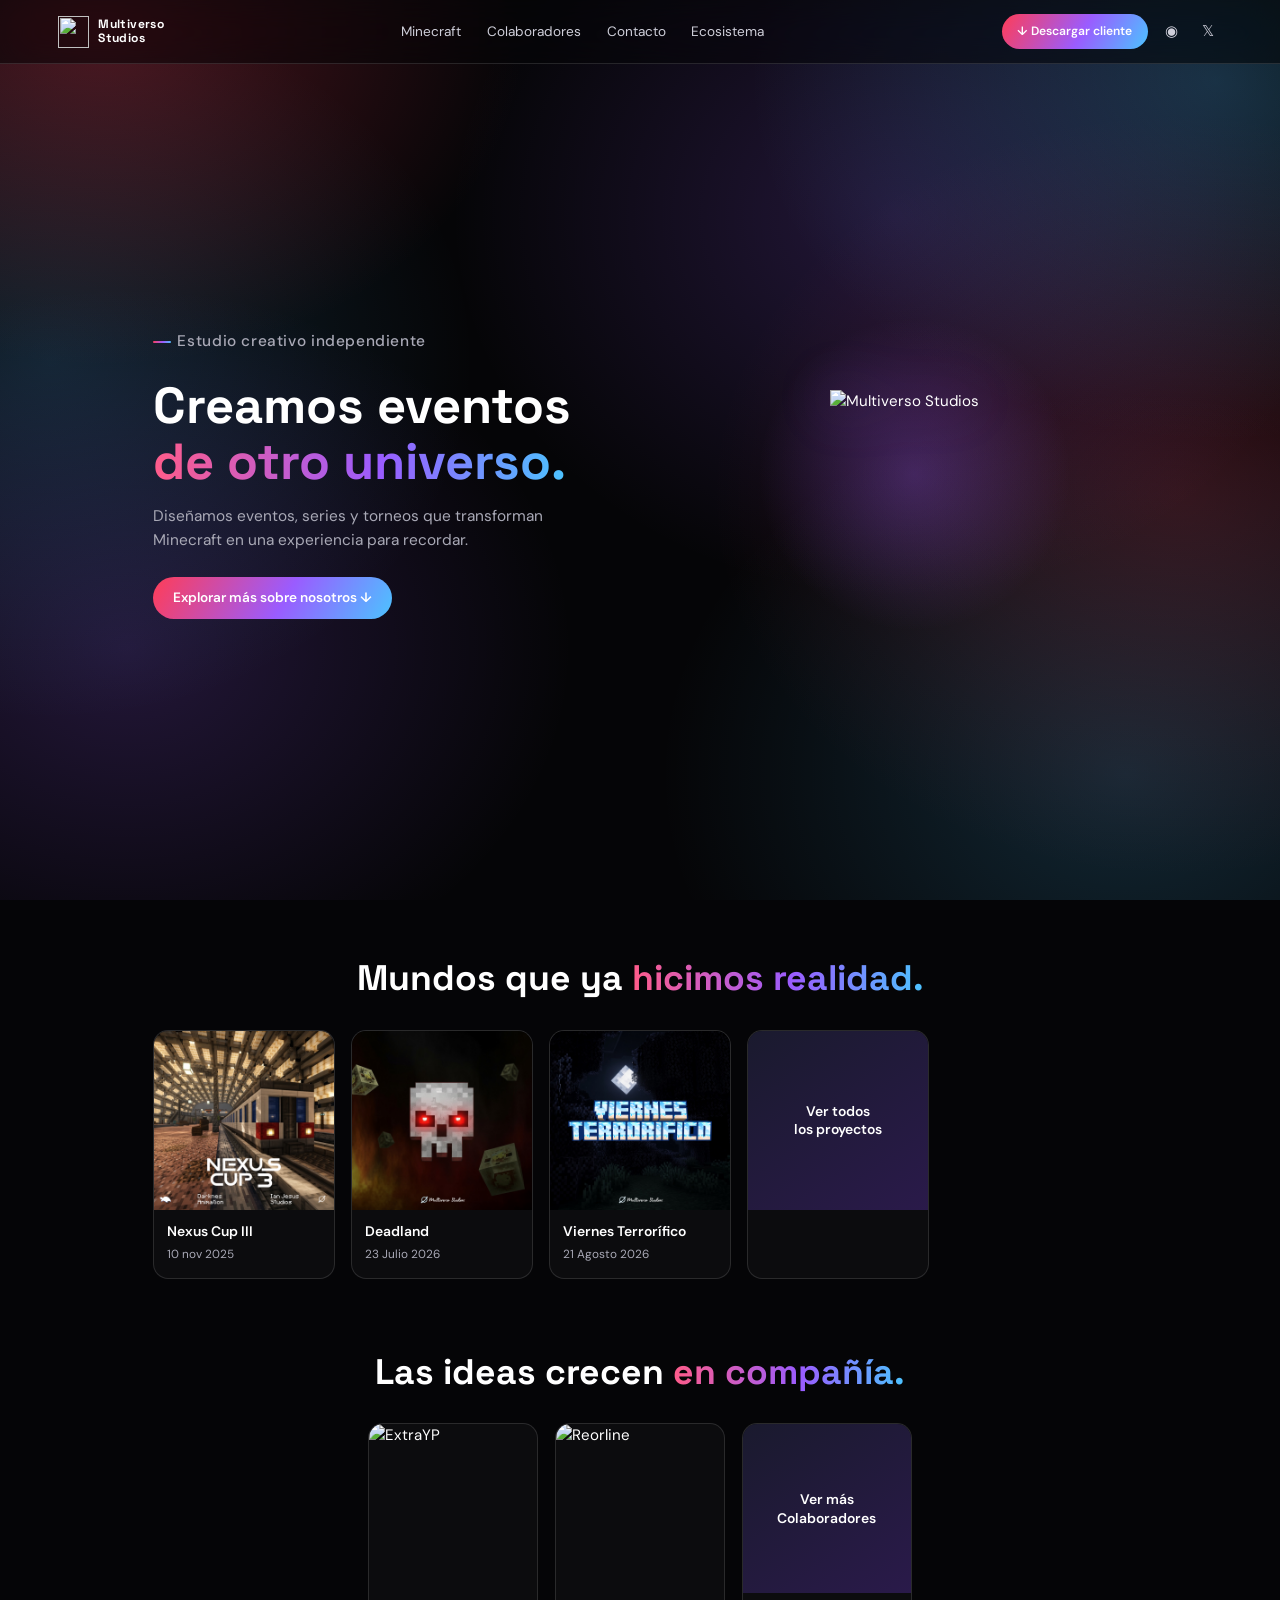
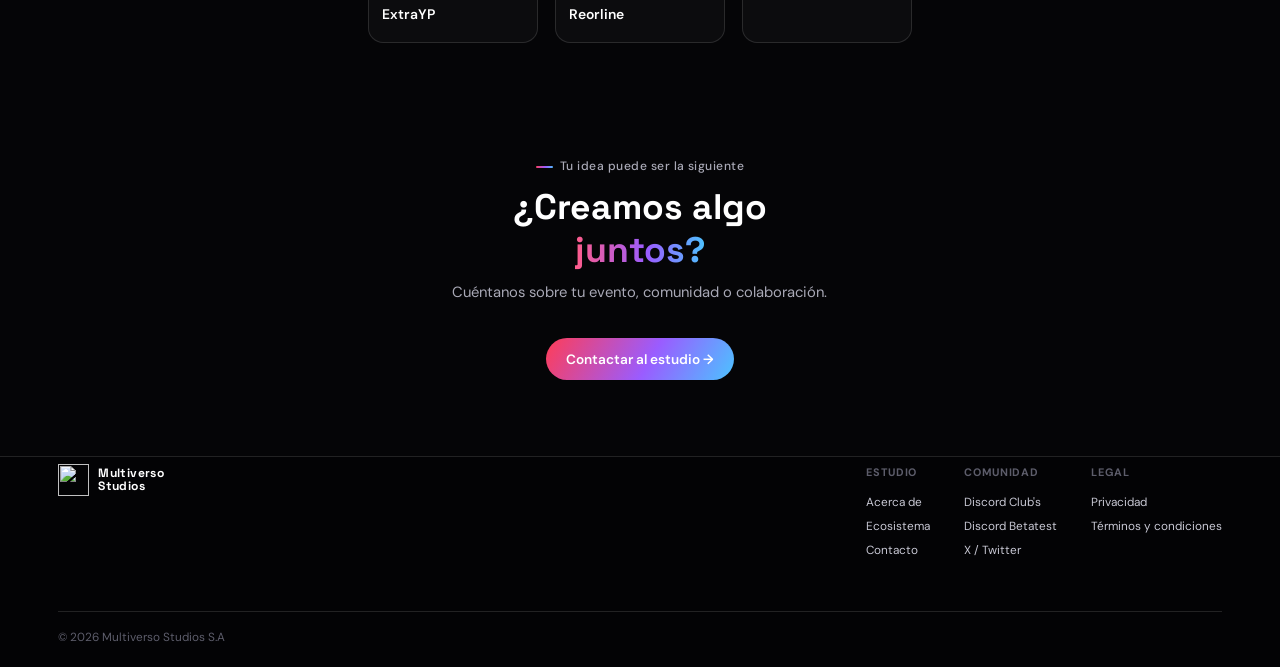
==== index.html @ f4b7272d "a" ====
<!DOCTYPE html>
<html lang="es">
<head>
  <meta charset="utf-8" />
  <meta name="viewport" content="width=device-width, initial-scale=1" />
  <meta name="description" content="Multiverso Studios crea eventos, series y experiencias en Minecraft." />
  <title>Multiverso Studios</title>
  <link rel="icon" type="image/png" href="imagenes/favicon.png" />
  <link rel="preconnect" href="https://fonts.googleapis.com" />
  <link rel="stylesheet" href="https://fonts.googleapis.com/css2?family=DM+Sans:wght@400;500;600;700&family=Space+Grotesk:wght@500;600;700&display=swap" />
  <link rel="stylesheet" href="style.css" />
</head>
<body>
  <div id="header"></div>

  <main>
    <!-- HERO -->
    <section class="hero">
      <div class="hero-copy reveal">
        <p class="kicker">Estudio creativo independiente</p>
        <h1>Creamos eventos<br><span class="gradient-text">de otro universo.</span></h1>
        <p>Diseñamos eventos, series y torneos que transforman Minecraft en una experiencia para recordar.</p>
        <a class="btn primary" href="acerca.html">Explorar más sobre nosotros ↓</a>
      </div>
      <div class="hero-visual reveal">
        <div class="planet">
          <img src="imagenes/logo.png" alt="Multiverso Studios" />
        </div>
      </div>
    </section>

    <!-- PROYECTOS DESTACADOS -->
    <section class="section">
      <h2 class="section-title reveal">Mundos que ya <span class="gradient-text">hicimos realidad.</span></h2>
      <div class="card-grid" style="margin-top:2rem">
        <a class="media-card reveal" href="minecraft.html">
          <img src="imagenes/nexus-cup-iii.png" alt="Nexus Cup III" />
          <div class="card-body">
            <h3>Nexus Cup III</h3>
            <p>10 nov 2025</p>
          </div>
        </a>
        <a class="media-card reveal" href="minecraft.html">
          <img src="imagenes/deadland.png" alt="Deadland" />
          <div class="card-body">
            <h3>Deadland</h3>
            <p>23 Julio 2026</p>
          </div>
        </a>
        <a class="media-card reveal" href="minecraft.html">
          <img src="imagenes/viernes-terrorifico.png" alt="Viernes Terrorífico" />
          <div class="card-body">
            <h3>Viernes Terrorífico</h3>
            <p>21 Agosto 2026</p>
          </div>
        </a>
        <a class="media-card reveal" href="minecraft.html">
          <div class="card-cta">Ver todos<br>los proyectos</div>
        </a>
      </div>
    </section>

    <!-- COLABORADORES -->
    <section class="section" style="padding-top:1rem">
      <h2 class="section-title reveal">Las ideas crecen <span class="gradient-text">en compañía.</span></h2>
      <div class="card-grid" style="margin-top:2rem;max-width:36rem;margin-left:auto;margin-right:auto">
        <a class="media-card reveal" href="colaboradores.html">
          <img src="imagenes/extrayp.png" alt="ExtraYP" />
          <div class="card-body">
            <h3>ExtraYP</h3>
          </div>
        </a>
        <a class="media-card reveal" href="colaboradores.html">
          <img src="imagenes/reorline.png" alt="Reorline" />
          <div class="card-body">
            <h3>Reorline</h3>
          </div>
        </a>
        <a class="media-card reveal" href="colaboradores.html">
          <div class="card-cta">Ver más<br>Colaboradores</div>
        </a>
      </div>
    </section>

    <!-- CTA -->
    <section class="section" style="text-align:center;padding-bottom:5rem">
      <p class="kicker reveal" style="justify-content:center">Tu idea puede ser la siguiente</p>
      <h2 class="section-title reveal">¿Creamos algo<br><span class="gradient-text">juntos?</span></h2>
      <p class="section-intro reveal">Cuéntanos sobre tu evento, comunidad o colaboración.</p>
      <a class="btn primary reveal" href="contacto.html">Contactar al estudio →</a>
    </section>
  </main>

  <div id="footer"></div>
  <script src="script.js"></script>
</body>
</html>
---- style.css ----
/* ==========================================================
   MULTIVERSO STUDIOS — estilo fluido
   - Todo el tamaño está en rem y clamp(): al hacer zoom o cambiar
     el tamaño de la ventana el contenido se reacomoda y escala.
   - Organización y escritura cercanas al Pre Web.
   - Colores y layout alineados al UI-UX.
   ========================================================== */
:root {
  --black: #050507;
  --ink: #0b0b10;
  --white: #ffffff;
  --red: #ff3d57;
  --sky: #4cc3ff;
  --purple: #9a5cff;
  --pink: #ff5c8a;
  --muted: #a9a9b6;
  --muted-dark: #5d5d6b;
  --line: rgba(255, 255, 255, 0.12);
  --radius: 1rem;
  --pad: clamp(1.25rem, 4.5vw, 5rem);
  --max: 72rem;
  --max-text: 48rem;
  --gradient: linear-gradient(120deg, var(--red), var(--purple) 55%, var(--sky));
  --gradient-text: linear-gradient(90deg, #ff5c8a, #9a5cff 55%, #4cc3ff);
}

* { box-sizing: border-box; margin: 0; padding: 0; }

html {
  /* 1rem crece suavemente: al hacer zoom del navegador Y al cambiar
     el ancho de la ventana todo se escala de forma proporcional */
  font-size: clamp(13px, 0.4vw + 10px, 16px);
  scroll-behavior: smooth;
  -webkit-text-size-adjust: 100%;
}

body {
  min-height: 100vh;
  color: var(--white);
  font-family: "DM Sans", Arial, sans-serif;
  line-height: 1.55;
  overflow-x: hidden;
  background-color: var(--black);
  background-image:
    radial-gradient(40rem 32rem at 8% 3%, rgba(255, 61, 87, 0.28), transparent 70%),
    radial-gradient(44rem 34rem at 95% 9%, rgba(76, 195, 255, 0.22), transparent 70%),
    radial-gradient(42rem 36rem at 70% 24%, rgba(154, 92, 255, 0.2), transparent 70%),
    radial-gradient(40rem 34rem at 4% 40%, rgba(76, 195, 255, 0.16), transparent 70%),
    radial-gradient(44rem 36rem at 92% 55%, rgba(255, 61, 87, 0.18), transparent 70%),
    radial-gradient(42rem 34rem at 10% 72%, rgba(154, 92, 255, 0.2), transparent 70%),
    radial-gradient(44rem 36rem at 88% 86%, rgba(76, 195, 255, 0.18), transparent 70%);
  background-repeat: no-repeat;
  background-attachment: fixed;
}

a { color: inherit; text-decoration: none; }
img { display: block; max-width: 100%; height: auto; }
button { font: inherit; border: none; background: none; cursor: pointer; color: inherit; }
:focus-visible { outline: 0.15rem solid var(--sky); outline-offset: 0.2rem; }

/* ---------- Tipografía ---------- */
.gradient-text {
  background: var(--gradient-text);
  -webkit-background-clip: text;
  background-clip: text;
  color: transparent;
}
.kicker {
  font-size: 0.8rem;
  font-weight: 500;
  letter-spacing: 0.04em;
  color: var(--muted);
  margin-bottom: 0.7rem;
}
.kicker::before {
  content: "";
  display: inline-block;
  width: 1.15rem;
  height: 2px;
  background: var(--gradient);
  vertical-align: middle;
  margin-right: 0.45rem;
  border-radius: 2px;
}

/* ---------- Encabezado ---------- */
.site-header {
  position: sticky;
  top: 0;
  z-index: 50;
  display: grid;
  grid-template-columns: auto 1fr auto;
  align-items: center;
  gap: clamp(0.8rem, 2vw, 2rem);
  min-height: 4.25rem;
  padding: 0.45rem var(--pad);
  background: rgba(5, 5, 7, 0.6);
  backdrop-filter: blur(1.2rem) saturate(1.4);
  -webkit-backdrop-filter: blur(1.2rem) saturate(1.4);
  border-bottom: 1px solid var(--line);
}
.brand {
  display: flex;
  align-items: center;
  gap: 0.6rem;
  font: 700 0.8rem/1.1 "Space Grotesk", sans-serif;
  letter-spacing: 0.03em;
}
.brand img { width: 2.1rem; height: 2.1rem; object-fit: contain; }
nav {
  display: flex;
  justify-content: center;
  flex-wrap: wrap;
  gap: 0.35rem clamp(0.9rem, 2vw, 1.75rem);
}
nav a {
  color: #cfcfda;
  font-size: 0.9rem;
  padding: 0.3rem 0;
  border-bottom: 1px solid transparent;
  transition: color 0.2s, border-color 0.2s;
}
nav a:hover,
nav a.active { color: var(--white); border-color: var(--sky); }
.header-actions { display: flex; align-items: center; gap: 0.55rem; }
.download {
  padding: 0.55rem 1.05rem;
  border-radius: 99rem;
  background: var(--gradient);
  color: var(--white);
  font-size: 0.8rem;
  font-weight: 600;
  white-space: nowrap;
  transition: opacity 0.2s;
}
.download:hover { opacity: 0.9; }
.social {
  width: 1.9rem;
  text-align: center;
  color: #cfcfda;
  font-size: 1rem;
  transition: color 0.2s;
}
.social:hover { color: var(--white); }

/* Menú móvil */
.menu {
  display: none;
  width: 2.2rem;
  height: 2.2rem;
  place-items: center;
}
.menu i {
  display: block;
  width: 1.15rem;
  height: 2px;
  background: var(--white);
  border-radius: 1px;
}
.menu i + i { margin-top: 5px; }

/* ---------- Botones ---------- */
.btn {
  display: inline-flex;
  align-items: center;
  gap: 0.35rem;
  padding: 0.7rem 1.3rem;
  border-radius: 99rem;
  font-size: 0.9rem;
  font-weight: 600;
  transition: opacity 0.2s, transform 0.15s;
}
.btn.primary {
  background: var(--gradient);
  color: var(--white);
}
.btn.primary:hover { opacity: 0.92; transform: translateY(-1px); }

/* ---------- Layout general ---------- */
main { min-height: calc(100vh - 14rem); }
.section {
  padding: 3.75rem var(--pad);
  max-width: var(--max);
  margin: 0 auto;
}
.section-title {
  font-family: "Space Grotesk", sans-serif;
  font-size: clamp(1.65rem, 3.8vw, 2.35rem);
  font-weight: 700;
  line-height: 1.2;
  text-align: center;
  margin-bottom: 0.65rem;
}
.section-intro {
  text-align: center;
  color: var(--muted);
  max-width: 34rem;
  margin: 0 auto 2.25rem;
  font-size: 0.98rem;
}

/* ---------- Hero (Home) ---------- */
.hero {
  display: grid;
  grid-template-columns: 1.1fr 0.9fr;
  align-items: center;
  gap: 2rem;
  min-height: calc(100vh - 4.25rem);
  padding: 2.5rem var(--pad) 3.5rem;
  max-width: var(--max);
  margin: 0 auto;
}
.hero-copy { max-width: 30rem; }
.hero-copy h1 {
  font-family: "Space Grotesk", sans-serif;
  font-size: clamp(2.2rem, 5vw, 3.35rem);
  font-weight: 700;
  line-height: 1.1;
  margin-bottom: 1rem;
}
.hero-copy p {
  color: var(--muted);
  font-size: 1.02rem;
  margin-bottom: 1.6rem;
  max-width: 26rem;
}
.hero-visual {
  display: flex;
  justify-content: center;
  align-items: center;
}
.planet {
  width: min(16.5rem, 48vw);
  height: min(16.5rem, 48vw);
  border-radius: 50%;
  display: grid;
  place-items: center;
  position: relative;
}
.planet::before {
  content: "";
  position: absolute;
  inset: -18%;
  border-radius: 50%;
  background: radial-gradient(circle, rgba(154, 92, 255, 0.28), transparent 65%);
  z-index: -1;
}
.planet img {
  width: 68%;
  height: 68%;
  object-fit: contain;
  filter: drop-shadow(0 0 1.8rem rgba(154, 92, 255, 0.4));
}

/* ---------- Cards ---------- */
.card-grid {
  display: grid;
  grid-template-columns: repeat(auto-fill, minmax(11rem, 1fr));
  gap: 1.1rem;
}
.media-card {
  display: flex;
  flex-direction: column;
  border-radius: var(--radius);
  overflow: hidden;
  background: rgba(255, 255, 255, 0.03);
  border: 1px solid var(--line);
  transition: transform 0.2s, border-color 0.2s, background 0.2s;
  cursor: pointer;
  color: inherit;
}
.media-card:hover {
  transform: translateY(-3px);
  border-color: rgba(154, 92, 255, 0.35);
  background: rgba(255, 255, 255, 0.05);
}
.media-card img {
  aspect-ratio: 1;
  object-fit: cover;
  width: 100%;
}
.media-card .card-body { padding: 0.75rem 0.85rem 0.95rem; }
.media-card h3 { font-size: 0.92rem; font-weight: 600; margin-bottom: 0.15rem; }
.media-card p { font-size: 0.78rem; color: var(--muted); }
.card-cta {
  display: grid;
  place-items: center;
  aspect-ratio: 1;
  background: linear-gradient(145deg, #1a1a2e, #2a1a4a);
  color: var(--white);
  font-weight: 600;
  font-size: 0.92rem;
  text-align: center;
  padding: 0.9rem;
  line-height: 1.3;
}

/* ---------- Page hero ---------- */
.page-hero {
  text-align: center;
  padding: 3.5rem var(--pad) 2rem;
  max-width: var(--max);
  margin: 0 auto;
}
.page-hero h1 {
  font-family: "Space Grotesk", sans-serif;
  font-size: clamp(1.85rem, 4.5vw, 2.55rem);
  font-weight: 700;
  margin-bottom: 0.65rem;
}
.page-hero p {
  color: var(--muted);
  max-width: 32rem;
  margin: 0 auto;
  font-size: 0.98rem;
}

/* ---------- Vistas (grid / detalle) ---------- */
.view { display: none; }
.view.active { display: block; }

.detail-wrap {
  max-width: var(--max);
  margin: 0 auto;
  padding: 1.5rem var(--pad) 3.5rem;
}
.back {
  display: inline-flex;
  align-items: center;
  gap: 0.35rem;
  font-size: 0.9rem;
  color: var(--muted);
  margin-bottom: 1.4rem;
  transition: color 0.2s;
}
.back:hover { color: var(--white); }

.detail-layout {
  display: grid;
  grid-template-columns: minmax(14rem, 20rem) 1fr;
  gap: 2.5rem;
  align-items: start;
}
.detail-image {
  border-radius: 1.1rem;
  overflow: hidden;
  border: 1px solid var(--line);
  background: #111;
}
.detail-image img {
  width: 100%;
  aspect-ratio: 1;
  object-fit: cover;
}
.detail-copy h1 {
  font-family: "Space Grotesk", sans-serif;
  font-size: clamp(1.6rem, 3.5vw, 2.2rem);
  font-weight: 700;
  margin-bottom: 0.5rem;
}
.detail-copy .meta {
  color: var(--muted);
  font-size: 0.88rem;
  margin-bottom: 1.1rem;
}
.detail-copy p {
  color: #d0d0dc;
  margin-bottom: 0.9rem;
  line-height: 1.65;
}
.detail-copy .btn { margin-top: 0.75rem; }
.detail-sub {
  font-size: 1.15rem;
  margin: 1.75rem 0 0.9rem;
}
.detail-projects { max-width: 26rem; }

/* Colaborador detalle */
.collab-banner {
  height: 9.5rem;
  background: linear-gradient(90deg, #1a5cff, #c44dff);
  position: relative;
  margin-bottom: 4.5rem;
}
.collab-banner .avatar {
  position: absolute;
  left: var(--pad);
  bottom: -3.2rem;
  width: 6.5rem;
  height: 6.5rem;
  border-radius: 50%;
  border: 4px solid var(--black);
  object-fit: cover;
  background: #222;
}
.collab-banner .name-big {
  position: absolute;
  right: var(--pad);
  bottom: 1.35rem;
  font-family: "Space Grotesk", sans-serif;
  font-size: clamp(1.7rem, 5vw, 3rem);
  font-weight: 700;
  letter-spacing: 0.04em;
  color: rgba(255, 255, 255, 0.95);
  text-transform: uppercase;
}
.collab-title {
  font-family: "Space Grotesk", sans-serif;
  font-size: 1.5rem;
  margin-bottom: 0.9rem;
}
.collab-bio {
  color: #d0d0dc;
  line-height: 1.7;
  max-width: 42rem;
}

/* ---------- Contacto ---------- */
.contact-cards {
  display: grid;
  grid-template-columns: repeat(3, 1fr);
  gap: 1.1rem;
  max-width: 46rem;
  margin: 0 auto;
  padding: 0.5rem var(--pad) 3.5rem;
}
.contact-card {
  padding: 1.35rem 1.25rem;
  border-radius: var(--radius);
  background: rgba(255, 255, 255, 0.04);
  border: 1px solid var(--line);
  transition: border-color 0.2s, background 0.2s;
}
.contact-card:hover {
  border-color: rgba(154, 92, 255, 0.4);
  background: rgba(255, 255, 255, 0.06);
}
.contact-card h3 {
  font-size: 1rem;
  margin-bottom: 0.35rem;
  display: flex;
  align-items: center;
  gap: 0.3rem;
}
.contact-card p { font-size: 0.88rem; color: var(--muted); }

/* ---------- Ecosistema ---------- */
.eco-grid {
  display: grid;
  grid-template-columns: repeat(auto-fill, minmax(12.5rem, 1fr));
  gap: 1.35rem;
  max-width: var(--max);
  margin: 0 auto;
  padding: 0.5rem var(--pad) 3.5rem;
}
.eco-card { text-align: center; transition: transform 0.2s; }
.eco-card:hover { transform: translateY(-3px); }
.eco-card .cover {
  aspect-ratio: 1;
  border-radius: var(--radius);
  overflow: hidden;
  margin-bottom: 0.8rem;
  border: 1px solid var(--line);
  background: #111;
}
.eco-card .cover img {
  width: 100%;
  height: 100%;
  object-fit: cover;
}
.eco-card h3 { font-size: 1rem; font-weight: 600; margin-bottom: 0.2rem; }
.eco-card p { font-size: 0.82rem; color: var(--muted); }

/* ---------- Acerca de / Legal (más anchos, no full) ---------- */
.about-banner {
  width: 100%;
  max-height: 12.5rem;
  object-fit: cover;
  display: block;
}
.about-content,
.legal-content {
  max-width: var(--max-text);
  margin: 0 auto;
  padding: 2.75rem var(--pad) 3.5rem;
}
.about-content h1,
.legal-content h1 {
  font-family: "Space Grotesk", sans-serif;
  font-size: clamp(1.5rem, 3.5vw, 1.9rem);
  margin-bottom: 1.35rem;
}
.about-content p,
.legal-content p,
.legal-content li {
  color: #d0d0dc;
  margin-bottom: 1.05rem;
  line-height: 1.7;
}
.legal-content h2 {
  font-size: 1.1rem;
  margin: 1.6rem 0 0.55rem;
  color: #e4e4ee;
}
.legal-content ul {
  padding-left: 1.2rem;
  margin-bottom: 0.9rem;
}
.about-content a.highlight {
  color: #c77dff;
  font-weight: 600;
  text-decoration: underline;
  text-underline-offset: 2px;
  transition: color 0.2s;
}
.about-content a.highlight:hover { color: #e0aaff; }

/* ---------- Launcher ---------- */
.launcher-hero {
  min-height: calc(100vh - 4.25rem - 10rem);
  display: grid;
  place-items: center;
  text-align: center;
  padding: 2.5rem var(--pad);
}
.launcher-hero h1 {
  font-family: "Space Grotesk", sans-serif;
  font-size: clamp(1.9rem, 4.5vw, 2.6rem);
  margin-bottom: 0.4rem;
}
.launcher-hero .status {
  font-size: clamp(1.3rem, 3.2vw, 1.75rem);
  background: var(--gradient-text);
  -webkit-background-clip: text;
  background-clip: text;
  color: transparent;
  font-weight: 600;
}

/* ---------- Footer ---------- */
footer {
  border-top: 1px solid var(--line);
  padding: .5rem var(--pad) 1.35rem;
  background: rgba(0, 0, 0, 0.3);
  display: grid;
  grid-template-columns: auto 1fr;
  gap: 2.5rem;
  align-items: start;
  max-width: 100%;
}
footer .brand { margin-bottom: 0; }
.footer-columns {
  display: grid;
  grid-template-columns: repeat(3, auto);
  gap: 2.25rem;
  justify-content: end;
}
.footer-columns b {
  display: block;
  font-size: 0.72rem;
  letter-spacing: 0.06em;
  color: var(--muted-dark);
  margin-bottom: 0.75rem;
}
.footer-columns a {
  display: block;
  font-size: 0.78rem;
  color: #c8c8d4;
  margin-bottom: 0.4rem;
  transition: color 0.2s;
}
.footer-columns a:hover { color: var(--white); }
footer small {
  grid-column: 1 / -1;
  margin-top: .5rem;
  padding-top: 1.1rem;
  border-top: 1px solid var(--line);
  font-size: 0.78rem;
  color: var(--muted-dark);
}

/* ---------- Reveal ---------- */
.reveal {
  opacity: 0;
  transform: translateY(1.1rem);
  transition: opacity 0.5s ease, transform 0.5s ease;
}
.reveal.visible {
  opacity: 1;
  transform: none;
}

/* ---------- Responsive ---------- */
@media (max-width: 900px) {
  .hero {
    grid-template-columns: 1fr;
    text-align: center;
    min-height: auto;
    padding-top: 2.5rem;
    padding-bottom: 2.5rem;
  }
  .hero-copy { max-width: 100%; order: 1; }
  .hero-copy p { margin-left: auto; margin-right: auto; }
  .hero-visual { order: 0; margin-bottom: 0.5rem; }
  .planet { width: 11.5rem; height: 11.5rem; }

  .detail-layout { grid-template-columns: 1fr; gap: 1.35rem; }
  .detail-image { max-width: 16rem; margin: 0 auto; }

  .contact-cards { grid-template-columns: 1fr; max-width: 20rem; }

  footer {
    grid-template-columns: 1fr;
    gap: 1.75rem;
  }
  .footer-columns {
    justify-content: start;
    grid-template-columns: repeat(3, 1fr);
    gap: 1.25rem;
  }
}

@media (max-width: 700px) {
  .site-header { padding: 0 1rem; }
  nav {
    display: none;
    position: absolute;
    top: 4.25rem;
    left: 0;
    right: 0;
    flex-direction: column;
    background: rgba(5, 5, 7, 0.97);
    padding: 0.75rem;
    border-bottom: 1px solid var(--line);
    gap: 0;
  }
  nav.open { display: flex; }
  nav a {
    padding: 0.8rem 1rem;
    border-bottom: 1px solid var(--line);
  }
  .menu { display: grid; }

  .card-grid { grid-template-columns: repeat(2, 1fr); gap: 0.85rem; }
  .eco-grid { grid-template-columns: repeat(2, 1fr); }

  .footer-columns { grid-template-columns: 1fr 1fr; }

  .collab-banner .name-big { font-size: 1.45rem; right: 1rem; }
  .collab-banner .avatar {
    left: 1rem;
    width: 5.2rem;
    height: 5.2rem;
    bottom: -2.6rem;
  }
  .collab-banner { margin-bottom: 3.5rem; height: 8rem; }
}

@media (max-width: 420px) {
  .card-grid { grid-template-columns: 1fr 1fr; gap: 0.7rem; }
  .section { padding: 2.75rem 1rem; }
}
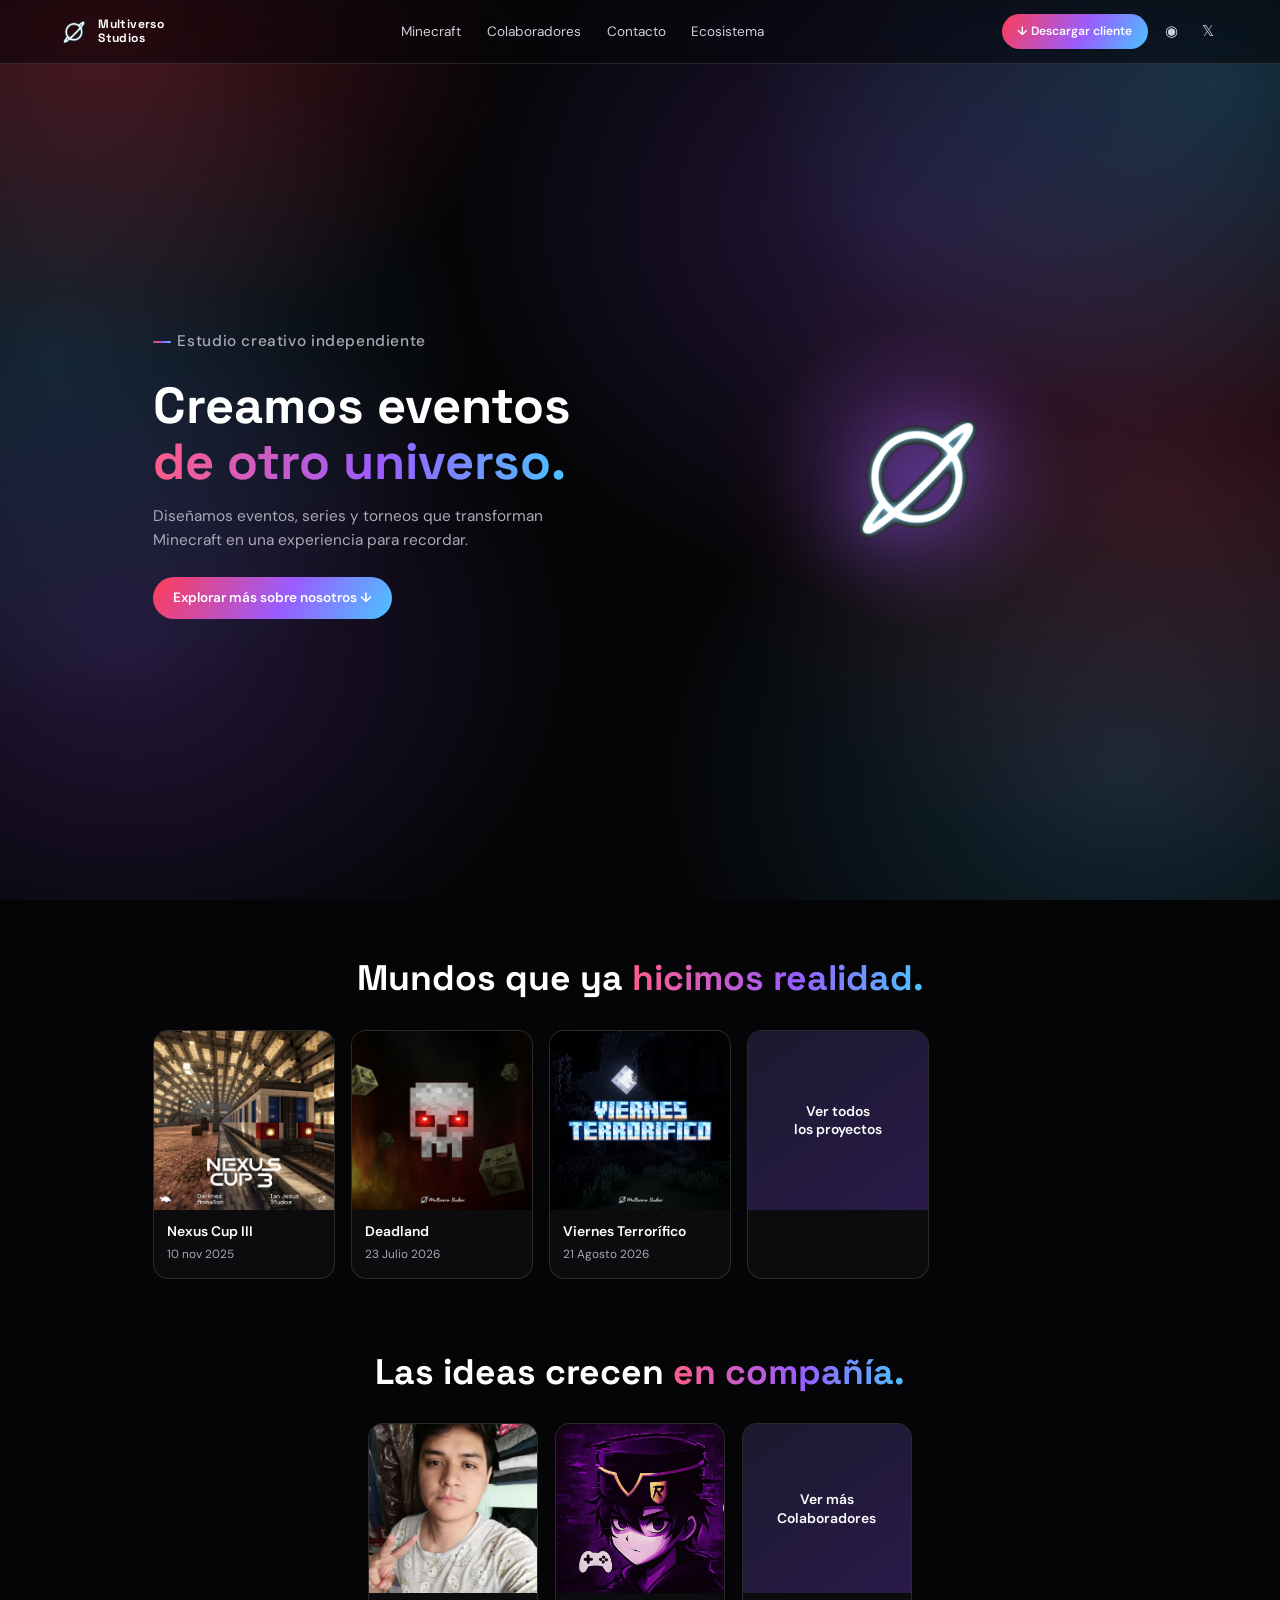
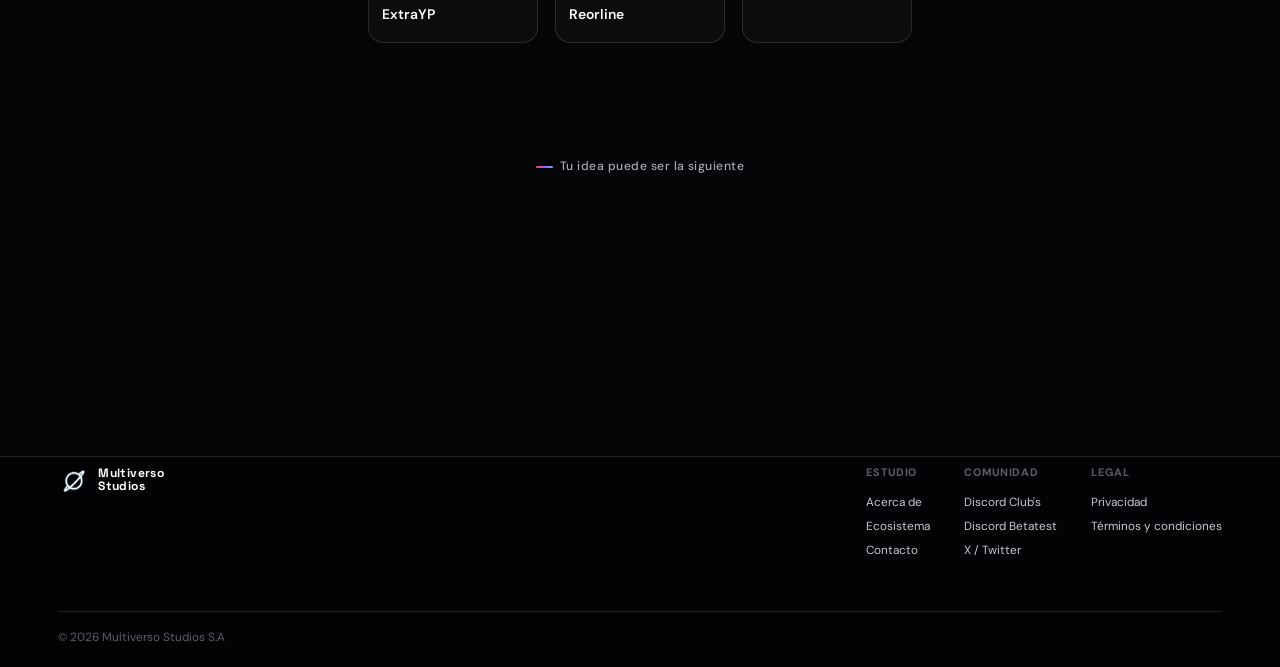
==== commit 4837d4cf: "Add Google site verification to index.html Added Google site verification meta tag." ====
--- a/index.html
+++ b/index.html
@@ -1,6 +1,7 @@
 <!DOCTYPE html>
 <html lang="es">
 <head>
+  <meta name="google-site-verification" content="jRRRHvJ3o7L-u_-xq6dwjkdH-i5qH7d4ELMVAprtjss" />
   <meta charset="utf-8" />
   <meta name="viewport" content="width=device-width, initial-scale=1" />
   <meta name="description" content="Multiverso Studios crea eventos, series y experiencias en Minecraft." />
